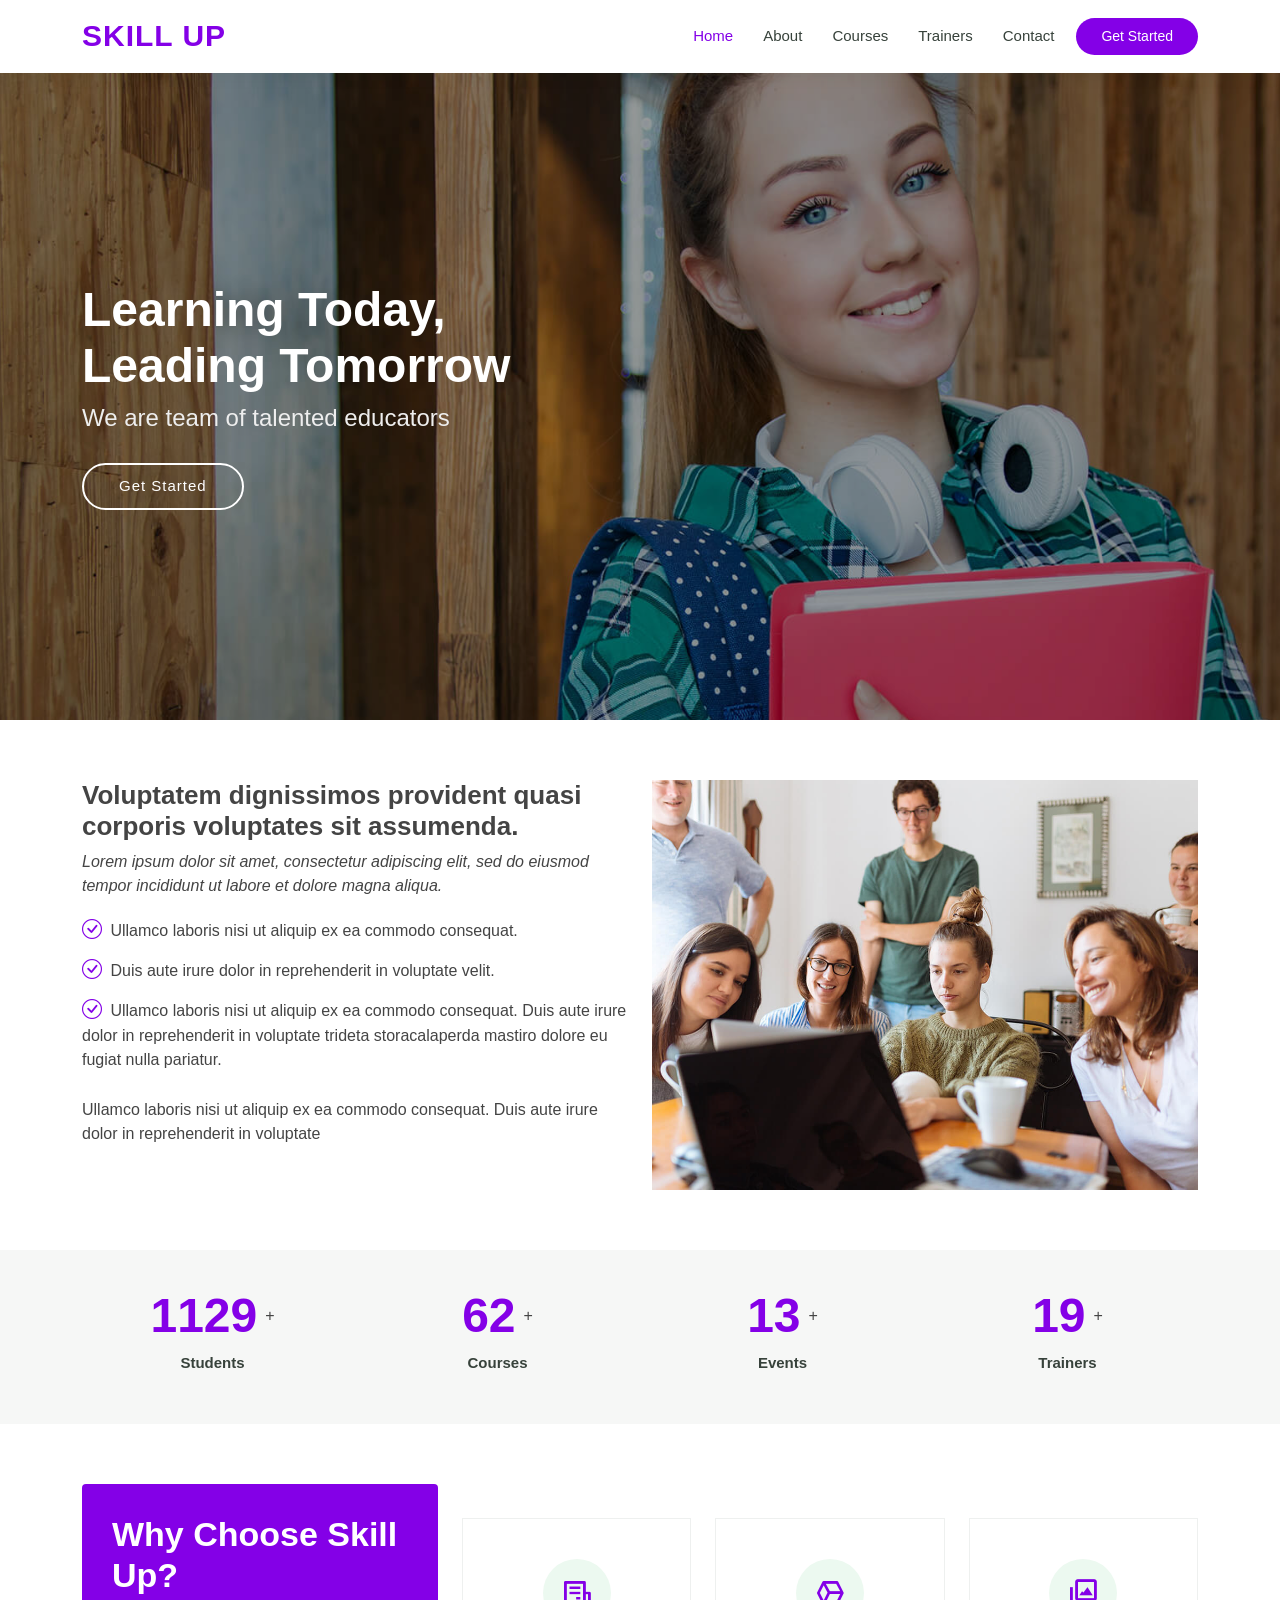
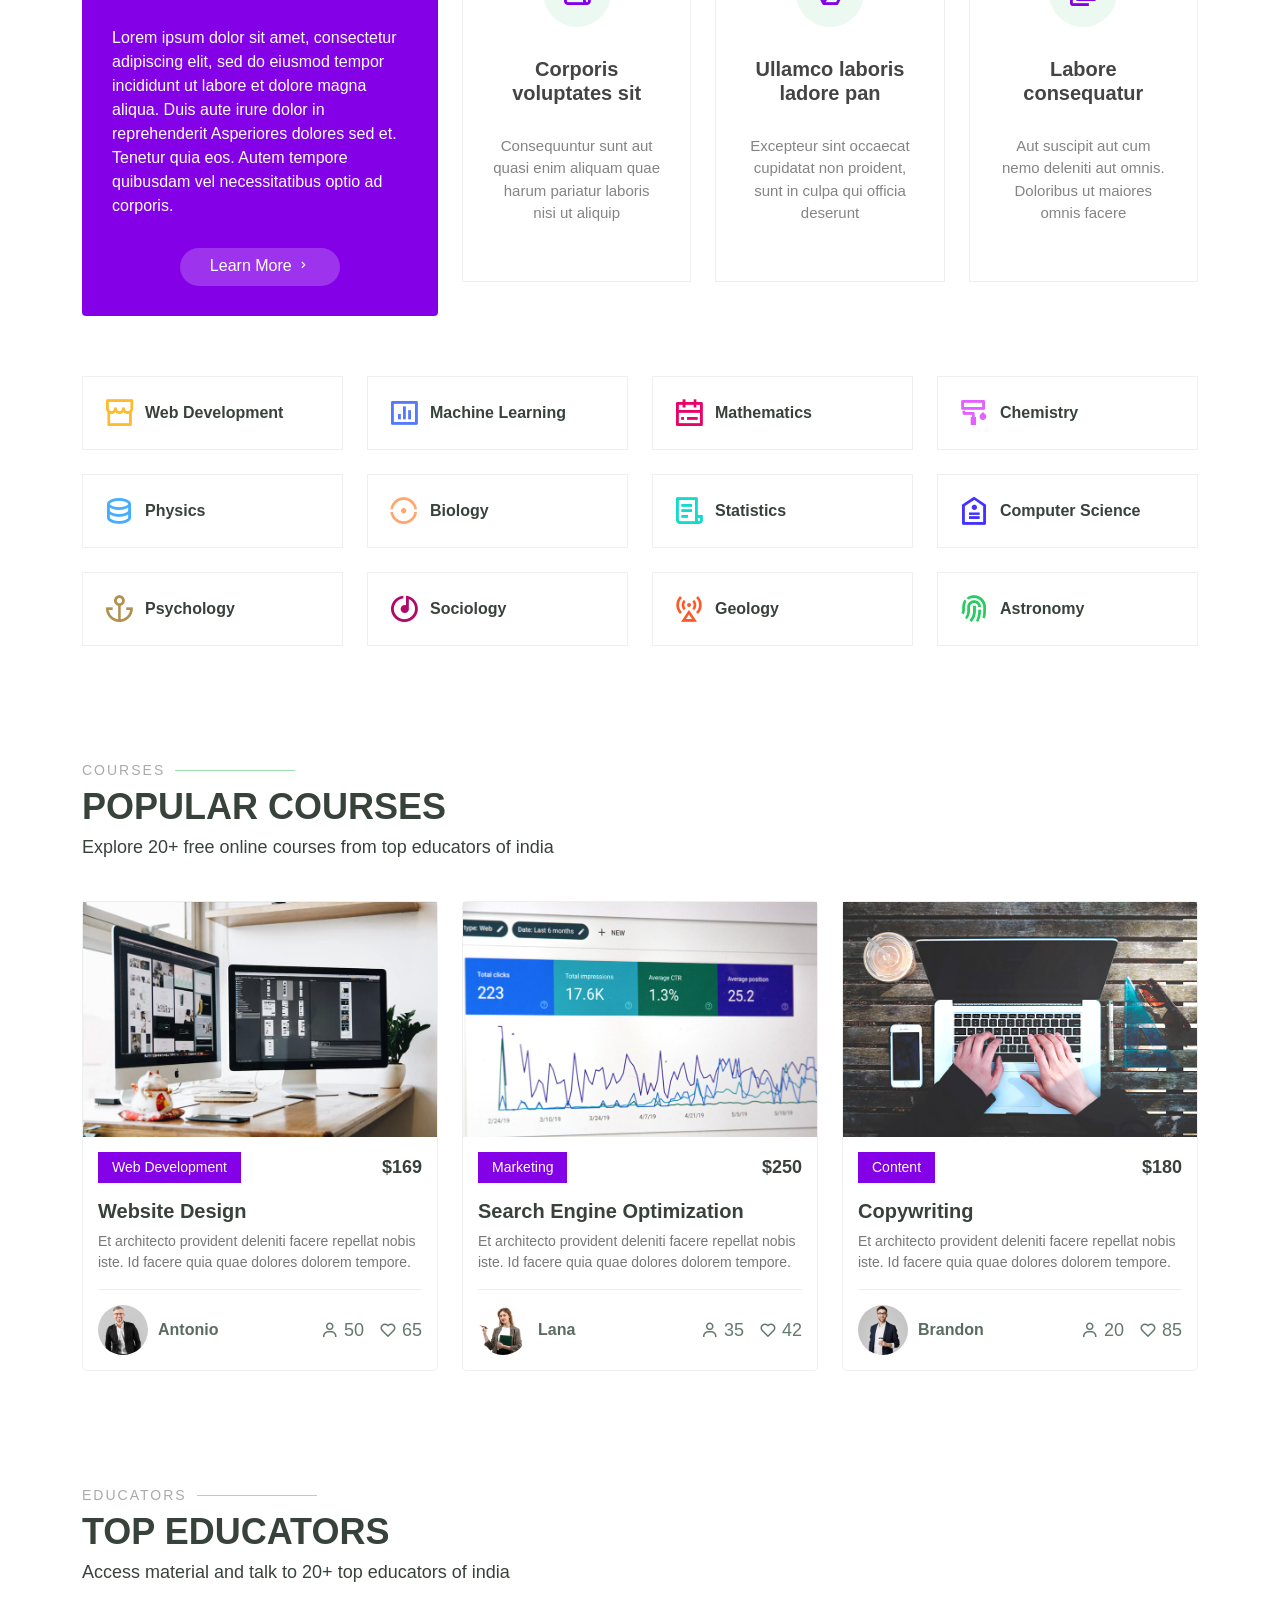
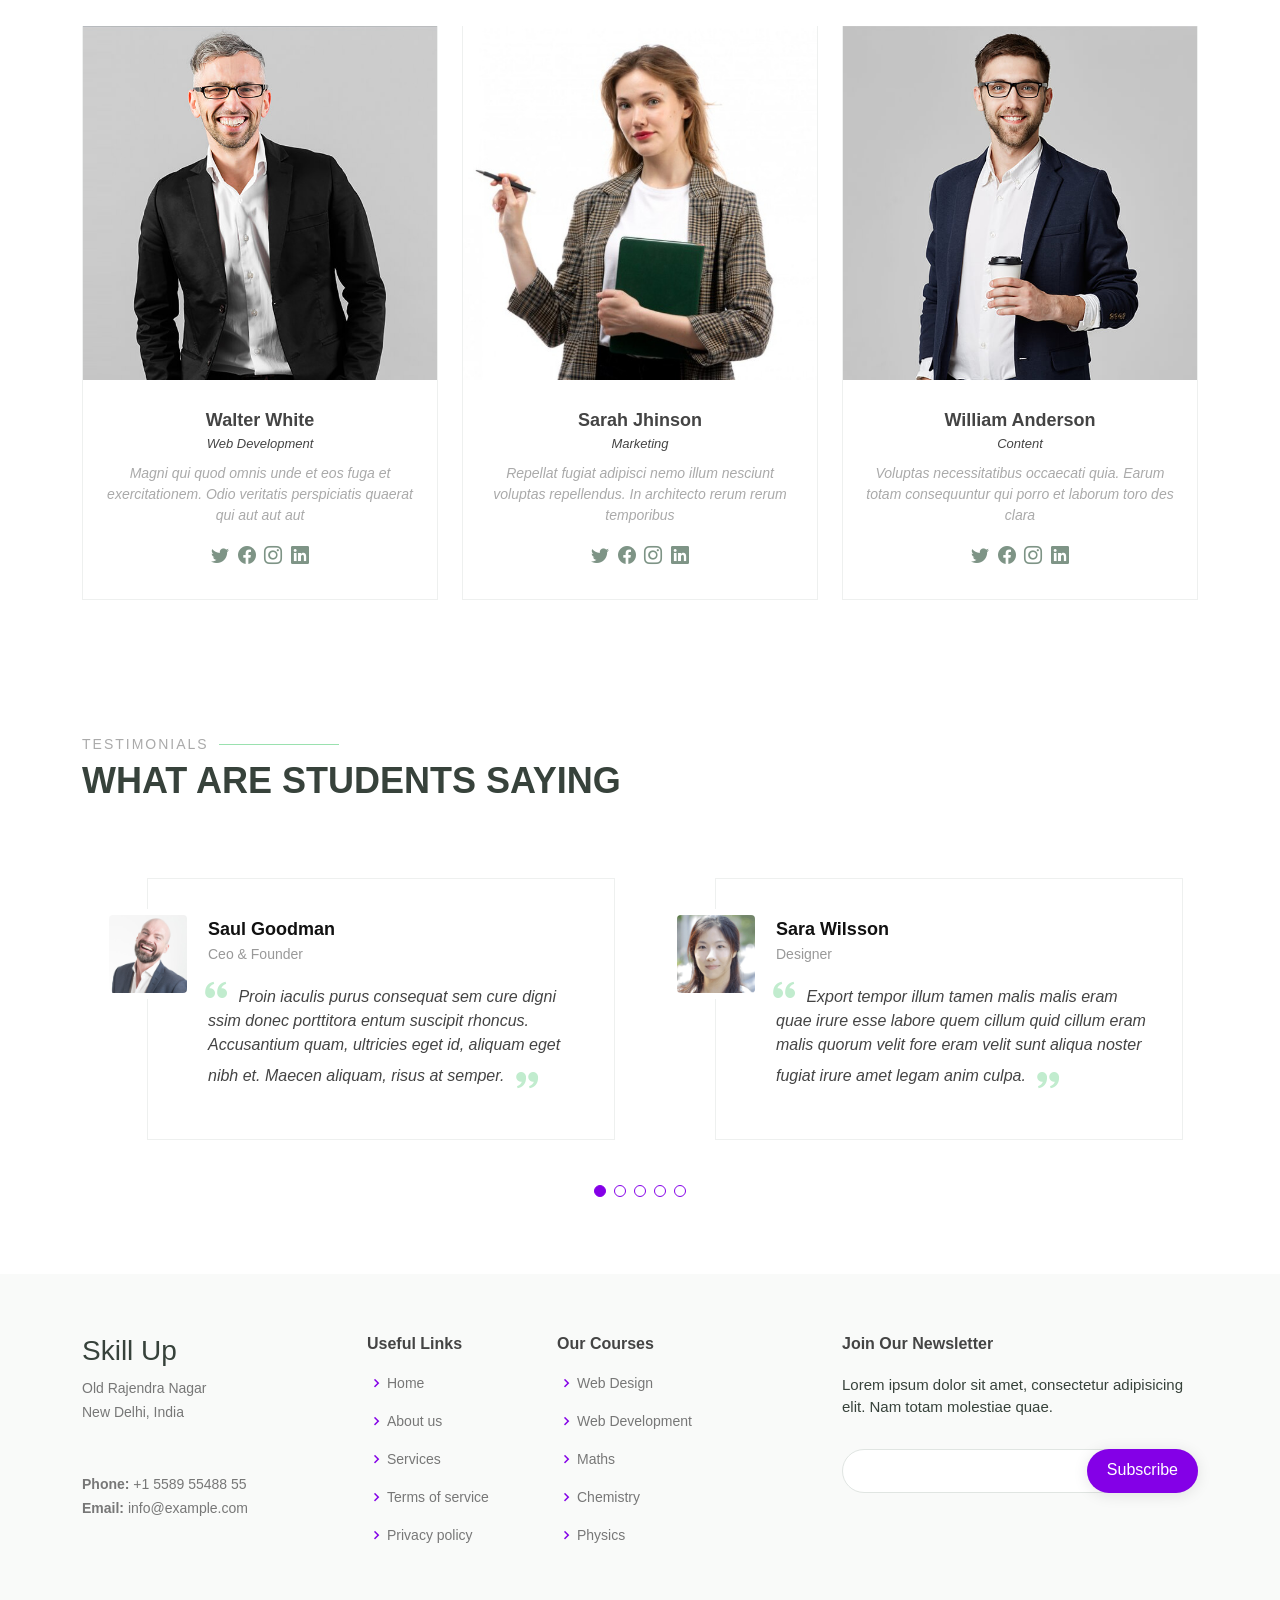
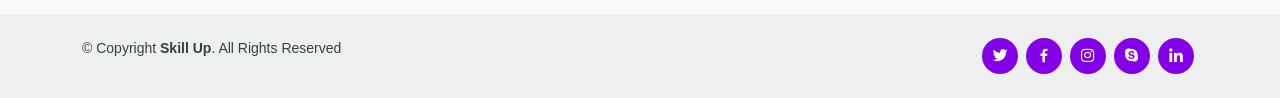
==== index.html @ 3fa84eb8 "first commit for website" ====
<!DOCTYPE html>
<html lang="en">

<head>
  <meta charset="utf-8">
  <meta content="width=device-width, initial-scale=1.0" name="viewport">

  <title>Skill Up Bootstrap - Index</title>
  <meta content="" name="description">
  <meta content="" name="keywords">

  <!-- Favicons -->
  <link href="assets/img/favicon.png" rel="icon">
  <link href="assets/img/apple-touch-icon.png" rel="apple-touch-icon">


  <!-- Vendor CSS Files -->
  <link href="assets/vendor/animate.css/animate.min.css" rel="stylesheet">
  <link href="assets/vendor/aos/aos.css" rel="stylesheet">
  <link href="assets/vendor/bootstrap/css/bootstrap.min.css" rel="stylesheet">
  <link href="assets/vendor/bootstrap-icons/bootstrap-icons.css" rel="stylesheet">
  <link href="assets/vendor/boxicons/css/boxicons.min.css" rel="stylesheet">
  <link href="assets/vendor/remixicon/remixicon.css" rel="stylesheet">
  <link href="assets/vendor/swiper/swiper-bundle.min.css" rel="stylesheet">

  <!-- Main CSS File -->
  <link href="assets/css/style.css" rel="stylesheet">


</head>

<body>

  <!-- ======= Header ======= -->
  <header id="header" class="fixed-top">
    <div class="container d-flex align-items-center">

      <h1 class="logo me-auto"><a href="index.html">Skill Up</a></h1>
      <!-- Uncomment below if you prefer to use an image logo -->
      <!-- <a href="index.html" class="logo me-auto"><img src="assets/img/logo.png" alt="" class="img-fluid"></a>-->

      <nav id="navbar" class="navbar order-last order-lg-0">
        <ul>
          <li><a class="active" href="index.html">Home</a></li>
          <li><a href="about.html">About</a></li>
          <li><a href="courses.html">Courses</a></li>
          <li><a href="trainers.html">Trainers</a></li>

          <li><a href="contact.html">Contact</a></li>
        </ul>
        <i class="bi bi-list mobile-nav-toggle"></i>
      </nav><!-- .navbar -->

      <a href="courses.html" class="get-started-btn">Get Started</a>

    </div>
  </header><!-- End Header -->

  <!-- ======= Hero Section ======= -->
  <section id="hero" class="d-flex justify-content-center align-items-center">
    <div class="container position-relative" data-aos="zoom-in" data-aos-delay="100">
      <h1>Learning Today,<br>Leading Tomorrow</h1>
      <h2>We are team of talented educators</h2>
      <a href="courses.html" class="btn-get-started">Get Started</a>
    </div>
  </section><!-- End Hero -->

  <main id="main">

    <!-- ======= About Section ======= -->
    <section id="about" class="about">
      <div class="container" data-aos="fade-up">

        <div class="row">
          <div class="col-lg-6 order-1 order-lg-2" data-aos="fade-left" data-aos-delay="100">
            <img src="assets/img/about.jpg" class="img-fluid" alt="">
          </div>
          <div class="col-lg-6 pt-4 pt-lg-0 order-2 order-lg-1 content">
            <h3>Voluptatem dignissimos provident quasi corporis voluptates sit assumenda.</h3>
            <p class="fst-italic">
              Lorem ipsum dolor sit amet, consectetur adipiscing elit, sed do eiusmod tempor incididunt ut labore et
              dolore
              magna aliqua.
            </p>
            <ul>
              <li><i class="bi bi-check-circle"></i> Ullamco laboris nisi ut aliquip ex ea commodo consequat.</li>
              <li><i class="bi bi-check-circle"></i> Duis aute irure dolor in reprehenderit in voluptate velit.</li>
              <li><i class="bi bi-check-circle"></i> Ullamco laboris nisi ut aliquip ex ea commodo consequat. Duis aute
                irure dolor in reprehenderit in voluptate trideta storacalaperda mastiro dolore eu fugiat nulla
                pariatur.</li>
            </ul>
            <p>
              Ullamco laboris nisi ut aliquip ex ea commodo consequat. Duis aute irure dolor in reprehenderit in
              voluptate
            </p>

          </div>
        </div>

      </div>
    </section><!-- End About Section -->

    <!-- ======= Counts Section ======= -->
    <section id="counts" class="counts section-bg">
      <div class="container">

        <div class="row counters">

          <div class="col-lg-3 col-6 text-center">
            <div class="d-flex gap-2 justify-content-center align-items-center">
              <span data-purecounter-start="0" data-purecounter-end="1164" data-purecounter-duration="1"
                class="purecounter"></span> +
            </div>
            <p>Students</p>
          </div>

          <div class="col-lg-3 col-6 text-center">
            <div class="d-flex gap-2 justify-content-center align-items-center">
              <span data-purecounter-start="0" data-purecounter-end="64" data-purecounter-duration="1"
                class="purecounter"></span> +
            </div>
            <p>Courses</p>
          </div>

          <div class="col-lg-3 col-6 text-center">
            <div class="d-flex gap-2 justify-content-center align-items-center">
              <span data-purecounter-start="0" data-purecounter-end="13" data-purecounter-duration="1"
                class="purecounter"></span> +
            </div>
            <p>Events</p>
          </div>

          <div class="col-lg-3 col-6 text-center">
            <div class="d-flex gap-2 justify-content-center align-items-center">
              <span data-purecounter-start="0" data-purecounter-end="20" data-purecounter-duration="1"
                class="purecounter"></span> +
            </div>
            <p>Trainers</p>
          </div>

        </div>

      </div>
    </section><!-- End Counts Section -->

    <!-- ======= Why Us Section ======= -->
    <section id="why-us" class="why-us">
      <div class="container" data-aos="fade-up">

        <div class="row">
          <div class="col-lg-4 d-flex align-items-stretch">
            <div class="content">
              <h3>Why Choose Skill Up?</h3>
              <p>
                Lorem ipsum dolor sit amet, consectetur adipiscing elit, sed do eiusmod tempor incididunt ut labore et
                dolore magna aliqua. Duis aute irure dolor in reprehenderit
                Asperiores dolores sed et. Tenetur quia eos. Autem tempore quibusdam vel necessitatibus optio ad
                corporis.
              </p>
              <div class="text-center">
                <a href="about.html" class="more-btn">Learn More <i class="bx bx-chevron-right"></i></a>
              </div>
            </div>
          </div>
          <div class="col-lg-8 d-flex align-items-stretch" data-aos="zoom-in" data-aos-delay="100">
            <div class="icon-boxes d-flex flex-column justify-content-center">
              <div class="row">
                <div class="col-xl-4 d-flex align-items-stretch">
                  <div class="icon-box mt-4 mt-xl-0">
                    <i class="bx bx-receipt"></i>
                    <h4>Corporis voluptates sit</h4>
                    <p>Consequuntur sunt aut quasi enim aliquam quae harum pariatur laboris nisi ut aliquip</p>
                  </div>
                </div>
                <div class="col-xl-4 d-flex align-items-stretch">
                  <div class="icon-box mt-4 mt-xl-0">
                    <i class="bx bx-cube-alt"></i>
                    <h4>Ullamco laboris ladore pan</h4>
                    <p>Excepteur sint occaecat cupidatat non proident, sunt in culpa qui officia deserunt</p>
                  </div>
                </div>
                <div class="col-xl-4 d-flex align-items-stretch">
                  <div class="icon-box mt-4 mt-xl-0">
                    <i class="bx bx-images"></i>
                    <h4>Labore consequatur</h4>
                    <p>Aut suscipit aut cum nemo deleniti aut omnis. Doloribus ut maiores omnis facere</p>
                  </div>
                </div>
              </div>
            </div><!-- End .content-->
          </div>
        </div>

      </div>
    </section><!-- End Why Us Section -->

    <!-- ======= Features Section ======= -->
    <section id="features" class="features">
      <div class="container" data-aos="fade-up">

        <div class="row" data-aos="zoom-in" data-aos-delay="100">
          <div class="col-lg-3 col-md-4">
            <div class="icon-box">
              <i class="ri-store-line" style="color: #ffbb2c;"></i>
              <h3><a href="">Web Development</a></h3>
            </div>
          </div>
          <div class="col-lg-3 col-md-4 mt-4 mt-md-0">
            <div class="icon-box">
              <i class="ri-bar-chart-box-line" style="color: #5578ff;"></i>
              <h3><a href="">Machine Learning</a></h3>
            </div>
          </div>
          <div class="col-lg-3 col-md-4 mt-4 mt-md-0">
            <div class="icon-box">
              <i class="ri-calendar-todo-line" style="color: #e80368;"></i>
              <h3><a href="">Mathematics</a></h3>
            </div>
          </div>
          <div class="col-lg-3 col-md-4 mt-4 mt-lg-0">
            <div class="icon-box">
              <i class="ri-paint-brush-line" style="color: #e361ff;"></i>
              <h3><a href="">Chemistry</a></h3>
            </div>
          </div>
          <div class="col-lg-3 col-md-4 mt-4">
            <div class="icon-box">
              <i class="ri-database-2-line" style="color: #47aeff;"></i>
              <h3><a href="">Physics</a></h3>
            </div>
          </div>
          <div class="col-lg-3 col-md-4 mt-4">
            <div class="icon-box">
              <i class="ri-gradienter-line" style="color: #ffa76e;"></i>
              <h3><a href="">Biology</a></h3>
            </div>
          </div>
          <div class="col-lg-3 col-md-4 mt-4">
            <div class="icon-box">
              <i class="ri-file-list-3-line" style="color: #11dbcf;"></i>
              <h3><a href="">Statistics</a></h3>
            </div>
          </div>
          <div class="col-lg-3 col-md-4 mt-4">
            <div class="icon-box">
              <i class="ri-price-tag-2-line" style="color: #4233ff;"></i>
              <h3><a href="">Computer Science</a></h3>
            </div>
          </div>
          <div class="col-lg-3 col-md-4 mt-4">
            <div class="icon-box">
              <i class="ri-anchor-line" style="color: #b2904f;"></i>
              <h3><a href="">Psychology</a></h3>
            </div>
          </div>
          <div class="col-lg-3 col-md-4 mt-4">
            <div class="icon-box">
              <i class="ri-disc-line" style="color: #b20969;"></i>
              <h3><a href="">Sociology</a></h3>
            </div>
          </div>
          <div class="col-lg-3 col-md-4 mt-4">
            <div class="icon-box">
              <i class="ri-base-station-line" style="color: #ff5828;"></i>
              <h3><a href="">Geology</a></h3>
            </div>
          </div>
          <div class="col-lg-3 col-md-4 mt-4">
            <div class="icon-box">
              <i class="ri-fingerprint-line" style="color: #29cc61;"></i>
              <h3><a href="">Astronomy</a></h3>
            </div>
          </div>
        </div>


      </div>
    </section><!-- End Features Section -->

    <!-- ======= Popular Courses Section ======= -->
    <section id="popular-courses" class="courses">
      <div class="container" data-aos="fade-up">

        <div class="section-title">
          <h2>Courses</h2>
          <p>Popular Courses</p>
          <span>Explore 20+ free online courses from top educators of india</span>
        </div>

        <div class="row" data-aos="zoom-in" data-aos-delay="100">

          <div class="col-lg-4 col-md-6 d-flex align-items-stretch">
            <div class="course-item">
              <img src="assets/img/course-1.jpg" class="img-fluid" alt="...">
              <div class="course-content">
                <div class="d-flex justify-content-between align-items-center mb-3">
                  <h4>Web Development</h4>
                  <p class="price">$169</p>
                </div>

                <h3><a href="course-details.html">Website Design</a></h3>
                <p>Et architecto provident deleniti facere repellat nobis iste. Id facere quia quae dolores dolorem
                  tempore.</p>
                <div class="trainer d-flex justify-content-between align-items-center">
                  <div class="trainer-profile d-flex align-items-center">
                    <img src="assets/img/trainers/trainer-1.jpg" class="img-fluid" alt="">
                    <span>Antonio</span>
                  </div>
                  <div class="trainer-rank d-flex align-items-center">
                    <i class="bx bx-user"></i>&nbsp;50
                    &nbsp;&nbsp;
                    <i class="bx bx-heart"></i>&nbsp;65
                  </div>
                </div>
              </div>
            </div>
          </div> <!-- End Course Item-->

          <div class="col-lg-4 col-md-6 d-flex align-items-stretch mt-4 mt-md-0">
            <div class="course-item">
              <img src="assets/img/course-2.jpg" class="img-fluid" alt="...">
              <div class="course-content">
                <div class="d-flex justify-content-between align-items-center mb-3">
                  <h4>Marketing</h4>
                  <p class="price">$250</p>
                </div>

                <h3><a href="course-details.html">Search Engine Optimization</a></h3>
                <p>Et architecto provident deleniti facere repellat nobis iste. Id facere quia quae dolores dolorem
                  tempore.</p>
                <div class="trainer d-flex justify-content-between align-items-center">
                  <div class="trainer-profile d-flex align-items-center">
                    <img src="assets/img/trainers/trainer-2.jpg" class="img-fluid" alt="">
                    <span>Lana</span>
                  </div>
                  <div class="trainer-rank d-flex align-items-center">
                    <i class="bx bx-user"></i>&nbsp;35
                    &nbsp;&nbsp;
                    <i class="bx bx-heart"></i>&nbsp;42
                  </div>
                </div>
              </div>
            </div>
          </div> <!-- End Course Item-->

          <div class="col-lg-4 col-md-6 d-flex align-items-stretch mt-4 mt-lg-0">
            <div class="course-item">
              <img src="assets/img/course-3.jpg" class="img-fluid" alt="...">
              <div class="course-content">
                <div class="d-flex justify-content-between align-items-center mb-3">
                  <h4>Content</h4>
                  <p class="price">$180</p>
                </div>

                <h3><a href="course-details.html">Copywriting</a></h3>
                <p>Et architecto provident deleniti facere repellat nobis iste. Id facere quia quae dolores dolorem
                  tempore.</p>
                <div class="trainer d-flex justify-content-between align-items-center">
                  <div class="trainer-profile d-flex align-items-center">
                    <img src="assets/img/trainers/trainer-3.jpg" class="img-fluid" alt="">
                    <span>Brandon</span>
                  </div>
                  <div class="trainer-rank d-flex align-items-center">
                    <i class="bx bx-user"></i>&nbsp;20
                    &nbsp;&nbsp;
                    <i class="bx bx-heart"></i>&nbsp;85
                  </div>
                </div>
              </div>
            </div>
          </div> <!-- End Course Item-->

        </div>

      </div>
    </section><!-- End Popular Courses Section -->

    <!-- ======= Trainers Section ======= -->
    <section id="trainers" class="trainers">
      <div class="container" data-aos="fade-up">

        <div class="section-title">
          <h2>Educators</h2>
          <p>Top Educators</p>
          <span>Access material and talk to 20+ top educators of india</span>
        </div>

        <div class="row" data-aos="zoom-in" data-aos-delay="100">
          <div class="col-lg-4 col-md-6 d-flex align-items-stretch">
            <div class="member">
              <img src="assets/img/trainers/trainer-1.jpg" class="img-fluid" alt="">
              <div class="member-content">
                <h4>Walter White</h4>
                <span>Web Development</span>
                <p>
                  Magni qui quod omnis unde et eos fuga et exercitationem. Odio veritatis perspiciatis quaerat qui aut
                  aut aut
                </p>
                <div class="social">
                  <a href=""><i class="bi bi-twitter"></i></a>
                  <a href=""><i class="bi bi-facebook"></i></a>
                  <a href=""><i class="bi bi-instagram"></i></a>
                  <a href=""><i class="bi bi-linkedin"></i></a>
                </div>
              </div>
            </div>
          </div>

          <div class="col-lg-4 col-md-6 d-flex align-items-stretch">
            <div class="member">
              <img src="assets/img/trainers/trainer-2.jpg" class="img-fluid" alt="">
              <div class="member-content">
                <h4>Sarah Jhinson</h4>
                <span>Marketing</span>
                <p>
                  Repellat fugiat adipisci nemo illum nesciunt voluptas repellendus. In architecto rerum rerum
                  temporibus
                </p>
                <div class="social">
                  <a href=""><i class="bi bi-twitter"></i></a>
                  <a href=""><i class="bi bi-facebook"></i></a>
                  <a href=""><i class="bi bi-instagram"></i></a>
                  <a href=""><i class="bi bi-linkedin"></i></a>
                </div>
              </div>
            </div>
          </div>

          <div class="col-lg-4 col-md-6 d-flex align-items-stretch">
            <div class="member">
              <img src="assets/img/trainers/trainer-3.jpg" class="img-fluid" alt="">
              <div class="member-content">
                <h4>William Anderson</h4>
                <span>Content</span>
                <p>
                  Voluptas necessitatibus occaecati quia. Earum totam consequuntur qui porro et laborum toro des clara
                </p>
                <div class="social">
                  <a href=""><i class="bi bi-twitter"></i></a>
                  <a href=""><i class="bi bi-facebook"></i></a>
                  <a href=""><i class="bi bi-instagram"></i></a>
                  <a href=""><i class="bi bi-linkedin"></i></a>
                </div>
              </div>
            </div>
          </div>

        </div>

      </div>
    </section><!-- End Trainers Section -->


    <!-- ======= Testimonials Section ======= -->
    <section id="testimonials" class="testimonials">
      <div class="container" data-aos="fade-up">

        <div class="section-title">
          <h2>Testimonials</h2>
          <p>What are students saying</p>
        </div>

        <div class="testimonials-slider swiper" data-aos="fade-up" data-aos-delay="100">
          <div class="swiper-wrapper">

            <div class="swiper-slide">
              <div class="testimonial-wrap">
                <div class="testimonial-item">
                  <img src="assets/img/testimonials/testimonials-1.jpg" class="testimonial-img" alt="">
                  <h3>Saul Goodman</h3>
                  <h4>Ceo &amp; Founder</h4>
                  <p>
                    <i class="bx bxs-quote-alt-left quote-icon-left"></i>
                    Proin iaculis purus consequat sem cure digni ssim donec porttitora entum suscipit rhoncus.
                    Accusantium quam, ultricies eget id, aliquam eget nibh et. Maecen aliquam, risus at semper.
                    <i class="bx bxs-quote-alt-right quote-icon-right"></i>
                  </p>
                </div>
              </div>
            </div><!-- End testimonial item -->

            <div class="swiper-slide">
              <div class="testimonial-wrap">
                <div class="testimonial-item">
                  <img src="assets/img/testimonials/testimonials-2.jpg" class="testimonial-img" alt="">
                  <h3>Sara Wilsson</h3>
                  <h4>Designer</h4>
                  <p>
                    <i class="bx bxs-quote-alt-left quote-icon-left"></i>
                    Export tempor illum tamen malis malis eram quae irure esse labore quem cillum quid cillum eram malis
                    quorum velit fore eram velit sunt aliqua noster fugiat irure amet legam anim culpa.
                    <i class="bx bxs-quote-alt-right quote-icon-right"></i>
                  </p>
                </div>
              </div>
            </div><!-- End testimonial item -->

            <div class="swiper-slide">
              <div class="testimonial-wrap">
                <div class="testimonial-item">
                  <img src="assets/img/testimonials/testimonials-3.jpg" class="testimonial-img" alt="">
                  <h3>Jena Karlis</h3>
                  <h4>Store Owner</h4>
                  <p>
                    <i class="bx bxs-quote-alt-left quote-icon-left"></i>
                    Enim nisi quem export duis labore cillum quae magna enim sint quorum nulla quem veniam duis minim
                    tempor labore quem eram duis noster aute amet eram fore quis sint minim.
                    <i class="bx bxs-quote-alt-right quote-icon-right"></i>
                  </p>
                </div>
              </div>
            </div><!-- End testimonial item -->

            <div class="swiper-slide">
              <div class="testimonial-wrap">
                <div class="testimonial-item">
                  <img src="assets/img/testimonials/testimonials-4.jpg" class="testimonial-img" alt="">
                  <h3>Matt Brandon</h3>
                  <h4>Freelancer</h4>
                  <p>
                    <i class="bx bxs-quote-alt-left quote-icon-left"></i>
                    Fugiat enim eram quae cillum dolore dolor amet nulla culpa multos export minim fugiat minim velit
                    minim dolor enim duis veniam ipsum anim magna sunt elit fore quem dolore labore illum veniam.
                    <i class="bx bxs-quote-alt-right quote-icon-right"></i>
                  </p>
                </div>
              </div>
            </div><!-- End testimonial item -->

            <div class="swiper-slide">
              <div class="testimonial-wrap">
                <div class="testimonial-item">
                  <img src="assets/img/testimonials/testimonials-5.jpg" class="testimonial-img" alt="">
                  <h3>John Larson</h3>
                  <h4>Entrepreneur</h4>
                  <p>
                    <i class="bx bxs-quote-alt-left quote-icon-left"></i>
                    Quis quorum aliqua sint quem legam fore sunt eram irure aliqua veniam tempor noster veniam enim
                    culpa labore duis sunt culpa nulla illum cillum fugiat legam esse veniam culpa fore nisi cillum
                    quid.
                    <i class="bx bxs-quote-alt-right quote-icon-right"></i>
                  </p>
                </div>
              </div>
            </div><!-- End testimonial item -->

          </div>
          <div class="swiper-pagination"></div>
        </div>

      </div>
    </section><!-- End Testimonials Section -->

  </main><!-- End #main -->

  <!-- ======= Footer ======= -->
  <footer id="footer">

    <div class="footer-top">
      <div class="container">
        <div class="row">

          <div class="col-lg-3 col-md-6 footer-contact">
            <h3>Skill Up</h3>
            <p>
              Old Rajendra Nagar <br>
              New Delhi, India<br>
              <br><br>
              <strong>Phone:</strong> +1 5589 55488 55<br>
              <strong>Email:</strong> info@example.com<br>
            </p>
          </div>

          <div class="col-lg-2 col-md-6 footer-links">
            <h4>Useful Links</h4>
            <ul>
              <li><i class="bx bx-chevron-right"></i> <a href="#">Home</a></li>
              <li><i class="bx bx-chevron-right"></i> <a href="#">About us</a></li>
              <li><i class="bx bx-chevron-right"></i> <a href="#">Services</a></li>
              <li><i class="bx bx-chevron-right"></i> <a href="#">Terms of service</a></li>
              <li><i class="bx bx-chevron-right"></i> <a href="#">Privacy policy</a></li>
            </ul>
          </div>

          <div class="col-lg-3 col-md-6 footer-links">
            <h4>Our Courses</h4>
            <ul>
              <li><i class="bx bx-chevron-right"></i> <a href="#">Web Design</a></li>
              <li><i class="bx bx-chevron-right"></i> <a href="#">Web Development</a></li>
              <li><i class="bx bx-chevron-right"></i> <a href="#">Maths</a></li>
              <li><i class="bx bx-chevron-right"></i> <a href="#">Chemistry</a></li>
              <li><i class="bx bx-chevron-right"></i> <a href="#">Physics</a></li>
            </ul>
          </div>


          <div class="col-lg-4 col-md-6 footer-newsletter">
            <h4>Join Our Newsletter</h4>
            <p>Lorem ipsum dolor sit amet, consectetur adipisicing elit. Nam totam molestiae quae.</p>
            <form action="" method="post">
              <input type="email" name="email"><input type="submit" value="Subscribe">
            </form>
          </div>

        </div>
      </div>
    </div>

    <div class="container d-md-flex py-4">

      <div class="me-md-auto text-center text-md-start">
        <div class="copyright">
          &copy; Copyright <strong><span>Skill Up</span></strong>. All Rights Reserved
        </div>
        <div class="credits">

        </div>
      </div>
      <div class="social-links text-center text-md-right pt-3 pt-md-0">
        <a href="#" class="twitter"><i class="bx bxl-twitter"></i></a>
        <a href="#" class="facebook"><i class="bx bxl-facebook"></i></a>
        <a href="#" class="instagram"><i class="bx bxl-instagram"></i></a>
        <a href="#" class="google-plus"><i class="bx bxl-skype"></i></a>
        <a href="#" class="linkedin"><i class="bx bxl-linkedin"></i></a>
      </div>
    </div>
  </footer><!-- End Footer -->

  <div id="preloader"></div>
  <a href="#" class="back-to-top d-flex align-items-center justify-content-center"><i
      class="bi bi-arrow-up-short"></i></a>

  <!-- Vendor JS Files -->
  <script src="assets/vendor/purecounter/purecounter_vanilla.js"></script>
  <script src="assets/vendor/aos/aos.js"></script>
  <script src="assets/vendor/bootstrap/js/bootstrap.bundle.min.js"></script>
  <script src="assets/vendor/swiper/swiper-bundle.min.js"></script>
  <script src="assets/vendor/php-email-form/validate.js"></script>

  <!--  Main JS File -->
  <script src="assets/js/main.js"></script>

</body>

</html>
---- assets/css/style.css ----
/**
*  Name:Skill Up
* Updated: Jan 29 2024 with Bootstrap v5.3.2
*  URL: https://bootstrapmade.com/mentor-free-education-bootstrap-theme/
* Author: BootstrapMade.com
* License: https://bootstrapmade.com/license/
*/

/*--------------------------------------------------------------
# General
--------------------------------------------------------------*/
body {
  font-family: "Open Sans", sans-serif;
  color: #444444;
}

a {
  color: #8400e7;
  text-decoration: none;
}

a:hover {
  color: #BEA0D3;
  text-decoration: none;
}

h1,
h2,
h3,
h4,
h5,
h6 {
  font-family: "Raleway", sans-serif;
}

/*--------------------------------------------------------------
# Back to top button
--------------------------------------------------------------*/
.back-to-top {
  position: fixed;
  visibility: hidden;
  opacity: 0;
  right: 15px;
  bottom: 15px;
  z-index: 996;
  background: #8400e7;
  width: 40px;
  height: 40px;
  border-radius: 50px;
  transition: all 0.4s;
}

.back-to-top i {
  font-size: 28px;
  color: #fff;
  line-height: 0;
}

.back-to-top:hover {
  background: #BEA0D3;
  color: #fff;
}

.back-to-top.active {
  visibility: visible;
  opacity: 1;
}

/*--------------------------------------------------------------
# Preloader
--------------------------------------------------------------*/
#preloader {
  position: fixed;
  top: 0;
  left: 0;
  right: 0;
  bottom: 0;
  z-index: 9999;
  overflow: hidden;
  background: #fff;
}

#preloader:before {
  content: "";
  position: fixed;
  top: calc(50% - 30px);
  left: calc(50% - 30px);
  border: 6px solid #8400e7;
  border-top-color: #fff;
  border-bottom-color: #fff;
  border-radius: 50%;
  width: 60px;
  height: 60px;
  animation: animate-preloader 1s linear infinite;
}

@keyframes animate-preloader {
  0% {
    transform: rotate(0deg);
  }

  100% {
    transform: rotate(360deg);
  }
}

/*--------------------------------------------------------------
# Disable aos animation delay on mobile devices
--------------------------------------------------------------*/
@media screen and (max-width: 768px) {
  [data-aos-delay] {
    transition-delay: 0 !important;
  }
}

/*--------------------------------------------------------------
# Header
--------------------------------------------------------------*/
#header {
  background: #fff;
  transition: all 0.5s;
  z-index: 997;
  padding: 15px 0;
  box-shadow: 0px 0 18px rgba(55, 66, 59, 0.08);
}

#header .logo {
  font-size: 30px;
  margin: 0;
  padding: 0;
  line-height: 1;
  font-weight: 600;
  letter-spacing: 1px;
  text-transform: uppercase;
  font-family: "Poppins", sans-serif;
}

#header .logo a {
  color: #8400e7;
}

#header .logo img {
  max-height: 40px;
}

/**
* Get Startet Button 
*/
.get-started-btn {
  margin-left: 22px;
  background: #8400e7;
  color: #fff;
  border-radius: 50px;
  padding: 8px 25px;
  white-space: nowrap;
  transition: 0.3s;
  font-size: 14px;
  display: inline-block;
}

.get-started-btn:hover {
  background: #BEA0D3;
  color: #fff;
}

@media (max-width: 768px) {
  .get-started-btn {
    margin: 0 15px 0 0;
    padding: 6px 18px;
  }
}

/*--------------------------------------------------------------
# Navigation Menu
--------------------------------------------------------------*/
/**
* Desktop Navigation 
*/
.navbar {
  padding: 0;
}

.navbar ul {
  margin: 0;
  padding: 0;
  display: flex;
  list-style: none;
  align-items: center;
}

.navbar li {
  position: relative;
}

.navbar a,
.navbar a:focus {
  display: flex;
  align-items: center;
  justify-content: space-between;
  padding: 10px 0 10px 30px;
  font-family: "Poppins", sans-serif;
  font-size: 15px;
  font-weight: 500;
  color: #37423b;
  white-space: nowrap;
  transition: 0.3s;
}

.navbar a i,
.navbar a:focus i {
  font-size: 12px;
  line-height: 0;
  margin-left: 5px;
}

.navbar a:hover,
.navbar .active,
.navbar .active:focus,
.navbar li:hover>a {
  color: #8400e7;
}

.navbar .dropdown ul {
  display: block;
  position: absolute;
  left: 30px;
  top: calc(100% + 30px);
  margin: 0;
  padding: 10px 0;
  z-index: 99;
  opacity: 0;
  visibility: hidden;
  background: #fff;
  box-shadow: 0px 0px 30px rgba(127, 137, 161, 0.25);
  transition: 0.3s;
  border-radius: 4px;
}

.navbar .dropdown ul li {
  min-width: 200px;
}

.navbar .dropdown ul a {
  padding: 10px 20px;
  font-size: 14px;
  text-transform: none;
  font-weight: 500;
}

.navbar .dropdown ul a i {
  font-size: 12px;
}

.navbar .dropdown ul a:hover,
.navbar .dropdown ul .active:hover,
.navbar .dropdown ul li:hover>a {
  color: #8400e7;
}

.navbar .dropdown:hover>ul {
  opacity: 1;
  top: 100%;
  visibility: visible;
}

.navbar .dropdown .dropdown ul {
  top: 0;
  left: calc(100% - 30px);
  visibility: hidden;
}

.navbar .dropdown .dropdown:hover>ul {
  opacity: 1;
  top: 0;
  left: 100%;
  visibility: visible;
}

@media (max-width: 1366px) {
  .navbar .dropdown .dropdown ul {
    left: -90%;
  }

  .navbar .dropdown .dropdown:hover>ul {
    left: -100%;
  }
}

/**
* Mobile Navigation 
*/
.mobile-nav-toggle {
  color: #37423b;
  font-size: 28px;
  cursor: pointer;
  display: none;
  line-height: 0;
  transition: 0.5s;
}

.mobile-nav-toggle.bi-x {
  color: #fff;
}

@media (max-width: 991px) {
  .mobile-nav-toggle {
    display: block;
  }

  .navbar ul {
    display: none;
  }
}

.navbar-mobile {
  position: fixed;
  overflow: hidden;
  top: 0;
  right: 0;
  left: 0;
  bottom: 0;
  background: rgba(32, 38, 34, 0.9);
  transition: 0.3s;
  z-index: 999;
}

.navbar-mobile .mobile-nav-toggle {
  position: absolute;
  top: 15px;
  right: 15px;
}

.navbar-mobile ul {
  display: block;
  position: absolute;
  top: 55px;
  right: 15px;
  bottom: 15px;
  left: 15px;
  padding: 10px 0;
  border-radius: 6px;
  background-color: #fff;
  overflow-y: auto;
  transition: 0.3s;
}

.navbar-mobile a,
.navbar-mobile a:focus {
  padding: 10px 20px;
  font-size: 15px;
  color: #37423b;
}

.navbar-mobile a:hover,
.navbar-mobile .active,
.navbar-mobile li:hover>a {
  color: #8400e7;
}

.navbar-mobile .getstarted,
.navbar-mobile .getstarted:focus {
  margin: 15px;
}

.navbar-mobile .dropdown ul {
  position: static;
  display: none;
  margin: 10px 20px;
  padding: 10px 0;
  z-index: 99;
  opacity: 1;
  visibility: visible;
  background: #fff;
  box-shadow: 0px 0px 30px rgba(127, 137, 161, 0.25);
}

.navbar-mobile .dropdown ul li {
  min-width: 200px;
}

.navbar-mobile .dropdown ul a {
  padding: 10px 20px;
}

.navbar-mobile .dropdown ul a i {
  font-size: 12px;
}

.navbar-mobile .dropdown ul a:hover,
.navbar-mobile .dropdown ul .active:hover,
.navbar-mobile .dropdown ul li:hover>a {
  color: #8400e7;
}

.navbar-mobile .dropdown>.dropdown-active {
  display: block;
}

/*--------------------------------------------------------------
# Hero Section
--------------------------------------------------------------*/
#hero {
  width: 100%;
  height: 80vh;
  background: url("../img/hero-bg.jpg") top center;
  background-size: cover;
  position: relative;
}

#hero:before {
  content: "";
  background: rgba(0, 0, 0, 0.4);
  position: absolute;
  bottom: 0;
  top: 0;
  left: 0;
  right: 0;
}

#hero .container {
  padding-top: 72px;
}

@media (max-width: 992px) {
  #hero .container {
    padding-top: 62px;
  }
}

#hero h1 {
  margin: 0;
  font-size: 48px;
  font-weight: 700;
  line-height: 56px;
  color: #fff;
  font-family: "Poppins", sans-serif;
}

#hero h2 {
  color: #eee;
  margin: 10px 0 0 0;
  font-size: 24px;
}

#hero .btn-get-started {
  font-family: "Raleway", sans-serif;
  font-weight: 500;
  font-size: 15px;
  letter-spacing: 1px;
  display: inline-block;
  padding: 10px 35px;
  border-radius: 50px;
  transition: 0.5s;
  margin-top: 30px;
  border: 2px solid #fff;
  color: #fff;
}

#hero .btn-get-started:hover {
  background: #8400e7;
  border: 2px solid #8400e7;
}

@media (min-width: 1024px) {
  #hero {
    background-attachment: fixed;
  }
}

@media (max-width: 768px) {
  #hero {
    height: 100vh;
  }

  #hero h1 {
    font-size: 28px;
    line-height: 36px;
  }

  #hero h2 {
    font-size: 18px;
    line-height: 24px;
  }
}

/*--------------------------------------------------------------
# Sections General
--------------------------------------------------------------*/
section {
  padding: 60px 0;
  overflow: hidden;
}

.section-bg {
  background-color: #f6f7f6;
}

.section-title {
  padding-bottom: 40px;
}

.section-title h2 {
  font-size: 14px;
  font-weight: 500;
  padding: 0;
  line-height: 1px;
  margin: 0 0 5px 0;
  letter-spacing: 2px;
  text-transform: uppercase;
  color: #aaaaaa;
  font-family: "Poppins", sans-serif;
}

.section-title h2::after {
  content: "";
  width: 120px;
  height: 1px;
  display: inline-block;
  background: #9ae1af;
  margin: 4px 10px;
}

.section-title p {
  margin: 0;
  margin: 0;
  font-size: 36px;
  font-weight: 700;
  text-transform: uppercase;
  font-family: "Poppins", sans-serif;
  color: #37423b;
}

.section-title span {
  margin: 0;
  margin: 0;
  font-size: 18px;
  font-weight: 500;
  font-family: "Poppins", sans-serif;
  color: #37423b;
}

.breadcrumbs {
  margin-top: 73px;
  text-align: center;
  background: #8400e7;
  padding: 30px 0;
  color: #fff;
}

@media (max-width: 992px) {
  .breadcrumbs {
    margin-top: 63px;
  }
}

.breadcrumbs h2 {
  font-size: 32px;
  font-weight: 500;
}

.breadcrumbs p {
  font-size: 14px;
  margin-bottom: 0;
}

/*--------------------------------------------------------------
# About
--------------------------------------------------------------*/
.about .content h3 {
  font-weight: 600;
  font-size: 26px;
}

.about .content ul {
  list-style: none;
  padding: 0;
}

.about .content ul li {
  padding-bottom: 10px;
}

.about .content ul i {
  font-size: 20px;
  padding-right: 4px;
  color: #8400e7;
}

.about .content .learn-more-btn {
  background: #8400e7;
  color: #fff;
  border-radius: 50px;
  padding: 8px 25px 9px 25px;
  white-space: nowrap;
  transition: 0.3s;
  font-size: 14px;
  display: inline-block;
}

.about .content .learn-more-btn:hover {
  background: #BEA0D3;
  color: #fff;
}

@media (max-width: 768px) {
  .about .content .learn-more-btn {
    margin: 0 48px 0 0;
    padding: 6px 18px;
  }
}

/*--------------------------------------------------------------
# Counts
--------------------------------------------------------------*/
.counts {
  padding: 30px 0;
}

.counts .counters span {
  font-size: 48px;
  display: block;
  color: #8400e7;
  font-weight: 700;
}

.counts .counters p {
  padding: 0;
  margin: 0 0 20px 0;
  font-family: "Raleway", sans-serif;
  font-size: 15px;
  font-weight: 600;
  color: #37423b;
}

/*--------------------------------------------------------------
# Why Us
--------------------------------------------------------------*/
.why-us .content {
  padding: 30px;
  background: #8400e7;
  border-radius: 4px;
  color: #fff;
}

.why-us .content h3 {
  font-weight: 700;
  font-size: 34px;
  margin-bottom: 30px;
}

.why-us .content p {
  margin-bottom: 30px;
}

.why-us .content .more-btn {
  display: inline-block;
  background: rgba(255, 255, 255, 0.2);
  padding: 6px 30px 8px 30px;
  color: #fff;
  border-radius: 50px;
  transition: all ease-in-out 0.4s;
}

.why-us .content .more-btn i {
  font-size: 14px;
}

.why-us .content .more-btn:hover {
  color: #8400e7;
  background: #fff;
}

.why-us .icon-boxes .icon-box {
  text-align: center;
  background: #fff;
  padding: 40px 30px;
  width: 100%;
  border: 1px solid #eef0ef;
}

.why-us .icon-boxes .icon-box i {
  font-size: 32px;
  padding: 18px;
  color: #8400e7;
  margin-bottom: 30px;
  background: #ecf9f0;
  border-radius: 50px;
}

.why-us .icon-boxes .icon-box h4 {
  font-size: 20px;
  font-weight: 700;
  margin: 0 0 30px 0;
}

.why-us .icon-boxes .icon-box p {
  font-size: 15px;
  color: #848484;
}

/*--------------------------------------------------------------
# Features
--------------------------------------------------------------*/
.features {
  padding-top: 0px;
}

.features .icon-box {
  display: flex;
  align-items: center;
  padding: 20px;
  transition: 0.3s;
  border: 1px solid #eef0ef;
}

.features .icon-box i {
  font-size: 32px;
  padding-right: 10px;
  line-height: 1;
}

.features .icon-box h3 {
  font-weight: 700;
  margin: 0;
  padding: 0;
  line-height: 1;
  font-size: 16px;
}

.features .icon-box h3 a {
  color: #37423b;
  transition: 0.3s;
}

.features .icon-box:hover {
  border-color: #8400e7;
}

.features .icon-box:hover h3 a {
  color: #8400e7;
}

/*--------------------------------------------------------------
# Courses
--------------------------------------------------------------*/
.courses .course-item {
  border-radius: 5px;
  border: 1px solid #eef0ef;
}

.courses .course-content {
  padding: 15px;
}

.courses .course-content h3 {
  font-weight: 700;
  font-size: 20px;
}

.courses .course-content h3 a {
  color: #37423b;
  transition: 0.3s;
}

.courses .course-content h3 a:hover {
  color: #8400e7;
}

.courses .course-content p {
  font-size: 14px;
  color: #777777;
}

.courses .course-content h4 {
  font-size: 14px;
  background: #8400e7;
  padding: 7px 14px;
  color: #fff;
  margin: 0;
}

.courses .course-content .price {
  margin: 0;
  font-weight: 700;
  font-size: 18px;
  color: #37423b;
}

.courses .trainer {
  padding-top: 15px;
  border-top: 1px solid #eef0ef;
}

.courses .trainer .trainer-profile img {
  max-width: 50px;
  border-radius: 50px;
}

.courses .trainer .trainer-profile span {
  padding-left: 10px;
  font-weight: 600;
  font-size: 16px;
  color: #5a6c60;
}

.courses .trainer .trainer-rank {
  font-size: 18px;
  color: #657a6d;
}

/*--------------------------------------------------------------
# Trainers
--------------------------------------------------------------*/
.trainers .member {
  text-align: center;
  margin-bottom: 20px;
  background: #fff;
  border: 1px solid #eef0ef;
}

.trainers .member img {
  margin: -1px -1px 30px -1px;
}

.trainers .member .member-content {
  padding: 0 20px 30px 20px;
}

.trainers .member h4 {
  font-weight: 700;
  margin-bottom: 2px;
  font-size: 18px;
}

.trainers .member span {
  font-style: italic;
  display: block;
  font-size: 13px;
}

.trainers .member p {
  padding-top: 10px;
  font-size: 14px;
  font-style: italic;
  color: #aaaaaa;
}

.trainers .member .social {
  margin-top: 15px;
}

.trainers .member .social a {
  color: #7e9486;
  transition: 0.3s;
}

.trainers .member .social a:hover {
  color: #8400e7;
}

.trainers .member .social i {
  font-size: 18px;
  margin: 0 2px;
}

/*--------------------------------------------------------------
# Testimonials
--------------------------------------------------------------*/
.testimonials .testimonial-wrap {
  padding-left: 50px;
}

.testimonials .testimonials-carousel,
.testimonials .testimonials-slider {
  overflow: hidden;
}

.testimonials .testimonial-item {
  box-sizing: content-box;
  padding: 30px 30px 30px 60px;
  margin: 30px 15px;
  min-height: 200px;
  border: 1px solid #eef0ef;
  position: relative;
  background: #fff;
}

.testimonials .testimonial-item .testimonial-img {
  width: 90px;
  border-radius: 10px;
  border: 6px solid #fff;
  position: absolute;
  left: -45px;
}

.testimonials .testimonial-item h3 {
  font-size: 18px;
  font-weight: bold;
  margin: 10px 0 5px 0;
  color: #111;
}

.testimonials .testimonial-item h4 {
  font-size: 14px;
  color: #999;
  margin: 0;
}

.testimonials .testimonial-item .quote-icon-left,
.testimonials .testimonial-item .quote-icon-right {
  color: #c1ecce;
  font-size: 26px;
}

.testimonials .testimonial-item .quote-icon-left {
  display: inline-block;
  left: -5px;
  position: relative;
}

.testimonials .testimonial-item .quote-icon-right {
  display: inline-block;
  right: -5px;
  position: relative;
  top: 10px;
}

.testimonials .testimonial-item p {
  font-style: italic;
  margin: 15px auto 15px auto;
}

.testimonials .swiper-pagination {
  margin-top: 20px;
  position: relative;
}

.testimonials .swiper-pagination .swiper-pagination-bullet {
  width: 12px;
  height: 12px;
  background-color: #fff;
  opacity: 1;
  border: 1px solid #8400e7;
}

.testimonials .swiper-pagination .swiper-pagination-bullet-active {
  background-color: #8400e7;
}

@media (max-width: 767px) {
  .testimonials .testimonial-wrap {
    padding-left: 0;
  }

  .testimonials .testimonials-carousel,
  .testimonials .testimonials-slider {
    overflow: hidden;
  }

  .testimonials .testimonial-item {
    padding: 30px;
    margin: 15px;
  }

  .testimonials .testimonial-item .testimonial-img {
    position: static;
    left: auto;
  }
}

/*--------------------------------------------------------------
# Cource Details
--------------------------------------------------------------*/
.course-details h3 {
  font-size: 24px;
  margin: 30px 0 15px 0;
  font-weight: 700;
  position: relative;
  padding-bottom: 10px;
}

.course-details h3:before {
  content: "";
  position: absolute;
  display: block;
  width: 100%;
  height: 1px;
  background: #eef0ef;
  bottom: 0;
  left: 0;
}

.course-details h3:after {
  content: "";
  position: absolute;
  display: block;
  width: 60px;
  height: 1px;
  background: #8400e7;
  bottom: 0;
  left: 0;
}

.course-details .course-info {
  background: #f6f7f6;
  padding: 10px 15px;
  margin-bottom: 15px;
}

.course-details .course-info h5 {
  font-weight: 400;
  font-size: 16px;
  margin: 0;
  font-family: "Poppins", sans-serif;
}

.course-details .course-info p {
  margin: 0;
  font-weight: 600;
}

.course-details .course-info a {
  color: #657a6d;
}

/*--------------------------------------------------------------
# Cource Details Tabs
--------------------------------------------------------------*/
.cource-details-tabs {
  overflow: hidden;
  padding-top: 0;
}

.cource-details-tabs .nav-tabs {
  border: 0;
}

.cource-details-tabs .nav-link {
  border: 0;
  padding: 12px 15px 12px 0;
  transition: 0.3s;
  color: #37423b;
  border-radius: 0;
  border-right: 2px solid #e2e7e4;
  font-weight: 600;
  font-size: 15px;
}

.cource-details-tabs .nav-link:hover {
  color: #8400e7;
}

.cource-details-tabs .nav-link.active {
  color: #8400e7;
  border-color: #8400e7;
}

.cource-details-tabs .tab-pane.active {
  animation: fadeIn 0.5s ease-out;
}

.cource-details-tabs .details h3 {
  font-size: 26px;
  font-weight: 600;
  margin-bottom: 20px;
  color: #37423b;
}

.cource-details-tabs .details p {
  color: #777777;
}

.cource-details-tabs .details p:last-child {
  margin-bottom: 0;
}

@media (max-width: 992px) {
  .cource-details-tabs .nav-link {
    border: 0;
    padding: 15px;
  }

  .cource-details-tabs .nav-link.active {
    color: #fff;
    background: #8400e7;
  }
}

/*--------------------------------------------------------------
# Events
--------------------------------------------------------------*/
.events .card {
  border: 0;
  padding: 0 30px;
  margin-bottom: 60px;
  position: relative;
}

.events .card-img {
  width: calc(100% + 60px);
  margin-left: -30px;
  overflow: hidden;
  z-index: 9;
  border-radius: 0;
}

.events .card-img img {
  max-width: 100%;
  transition: all 0.3s ease-in-out;
}

.events .card-body {
  z-index: 10;
  background: #fff;
  border-top: 4px solid #fff;
  padding: 30px;
  box-shadow: 0px 2px 15px rgba(0, 0, 0, 0.1);
  margin-top: -60px;
  transition: 0.3s;
}

.events .card-title {
  font-weight: 700;
  text-align: center;
  margin-bottom: 20px;
}

.events .card-title a {
  color: #37423b;
  transition: 0.3s;
}

.events .card-text {
  color: #5e5e5e;
}

.events .read-more a {
  color: #777777;
  text-transform: uppercase;
  font-weight: 600;
  font-size: 12px;
  transition: 0.3s;
}

.events .read-more a:hover {
  color: #8400e7;
}

.events .card:hover img {
  transform: scale(1.1);
}

.events .card:hover .card-body {
  border-color: #8400e7;
}

.events .card:hover .card-body .card-title a {
  color: #8400e7;
}

/*--------------------------------------------------------------
# Pricing
--------------------------------------------------------------*/
.pricing .box {
  padding: 20px;
  background: #fff;
  text-align: center;
  border: 1px solid #eef0ef;
  border-radius: 0;
  position: relative;
  overflow: hidden;
}

.pricing h3 {
  font-weight: 400;
  margin: -20px -20px 20px -20px;
  padding: 20px 15px;
  font-size: 16px;
  font-weight: 600;
  color: #777777;
  background: #f8f8f8;
}

.pricing h4 {
  font-size: 36px;
  color: #8400e7;
  font-weight: 600;
  font-family: "Poppins", sans-serif;
  margin-bottom: 20px;
}

.pricing h4 sup {
  font-size: 20px;
  top: -15px;
  left: -3px;
}

.pricing h4 span {
  color: #bababa;
  font-size: 16px;
  font-weight: 300;
}

.pricing ul {
  padding: 0;
  list-style: none;
  color: #444444;
  text-align: center;
  line-height: 20px;
  font-size: 14px;
}

.pricing ul li {
  padding-bottom: 16px;
}

.pricing ul i {
  color: #8400e7;
  font-size: 18px;
  padding-right: 4px;
}

.pricing ul .na {
  color: #ccc;
  text-decoration: line-through;
}

.pricing .btn-wrap {
  margin: 20px -20px -20px -20px;
  padding: 20px 15px;
  background: #f8f8f8;
  text-align: center;
}

.pricing .btn-buy {
  background: #8400e7;
  display: inline-block;
  padding: 8px 35px;
  border-radius: 50px;
  color: #fff;
  transition: none;
  font-size: 14px;
  font-weight: 400;
  font-family: "Raleway", sans-serif;
  font-weight: 600;
  transition: 0.3s;
}

.pricing .btn-buy:hover {
  background: #BEA0D3;
}

.pricing .featured h3 {
  color: #fff;
  background: #8400e7;
}

.pricing .advanced {
  width: 200px;
  position: absolute;
  top: 18px;
  right: -68px;
  transform: rotate(45deg);
  z-index: 1;
  font-size: 14px;
  padding: 1px 0 3px 0;
  background: #8400e7;
  color: #fff;
}

/*--------------------------------------------------------------
# Contact
--------------------------------------------------------------*/
.contact {
  padding-top: 5px;
}

.contact .info {
  width: 100%;
  background: #fff;
}

.contact .info i {
  font-size: 20px;
  color: #8400e7;
  float: left;
  width: 44px;
  height: 44px;
  background: #ecf9f0;
  display: flex;
  justify-content: center;
  align-items: center;
  border-radius: 50px;
  transition: all 0.3s ease-in-out;
}

.contact .info h4 {
  padding: 0 0 0 60px;
  font-size: 22px;
  font-weight: 600;
  margin-bottom: 5px;
  color: #37423b;
}

.contact .info p {
  padding: 0 0 0 60px;
  margin-bottom: 0;
  font-size: 14px;
  color: #657a6d;
}

.contact .info .email,
.contact .info .phone {
  margin-top: 40px;
}

.contact .info .email:hover i,
.contact .info .address:hover i,
.contact .info .phone:hover i {
  background: #8400e7;
  color: #fff;
}

.contact .php-email-form {
  width: 100%;
  background: #fff;
}

.contact .php-email-form .form-group {
  padding-bottom: 8px;
}

.contact .php-email-form .error-message {
  display: none;
  color: #fff;
  background: #ed3c0d;
  text-align: left;
  padding: 15px;
  font-weight: 600;
}

.contact .php-email-form .error-message br+br {
  margin-top: 25px;
}

.contact .php-email-form .sent-message {
  display: none;
  color: #fff;
  background: #18d26e;
  text-align: center;
  padding: 15px;
  font-weight: 600;
}

.contact .php-email-form .loading {
  display: none;
  background: #fff;
  text-align: center;
  padding: 15px;
}

.contact .php-email-form .loading:before {
  content: "";
  display: inline-block;
  border-radius: 50%;
  width: 24px;
  height: 24px;
  margin: 0 10px -6px 0;
  border: 3px solid #18d26e;
  border-top-color: #eee;
  animation: animate-loading 1s linear infinite;
}

.contact .php-email-form input,
.contact .php-email-form textarea {
  border-radius: 4px;
  box-shadow: none;
  font-size: 14px;
}

.contact .php-email-form input:focus,
.contact .php-email-form textarea:focus {
  border-color: #8400e7;
}

.contact .php-email-form input {
  height: 44px;
}

.contact .php-email-form textarea {
  padding: 10px 12px;
}

.contact .php-email-form button[type=submit] {
  background: #8400e7;
  border: 0;
  padding: 10px 35px;
  color: #fff;
  transition: 0.4s;
  border-radius: 50px;
}

.contact .php-email-form button[type=submit]:hover {
  background: #BEA0D3;
}

@keyframes animate-loading {
  0% {
    transform: rotate(0deg);
  }

  100% {
    transform: rotate(360deg);
  }
}

/*--------------------------------------------------------------
# Footer
--------------------------------------------------------------*/
#footer {
  color: #37423b;
  font-size: 14px;
  background: #eef0ef;
}

#footer .footer-top {
  padding: 60px 0 30px 0;
  background: #f9faf9;
}

#footer .footer-top .footer-contact {
  margin-bottom: 30px;
}

#footer .footer-top .footer-contact h4 {
  font-size: 22px;
  margin: 0 0 30px 0;
  padding: 2px 0 2px 0;
  line-height: 1;
  font-weight: 700;
}

#footer .footer-top .footer-contact p {
  font-size: 14px;
  line-height: 24px;
  margin-bottom: 0;
  font-family: "Raleway", sans-serif;
  color: #777777;
}

#footer .footer-top h4 {
  font-size: 16px;
  font-weight: bold;
  color: #444444;
  position: relative;
  padding-bottom: 12px;
}

#footer .footer-top .footer-links {
  margin-bottom: 30px;
}

#footer .footer-top .footer-links ul {
  list-style: none;
  padding: 0;
  margin: 0;
}

#footer .footer-top .footer-links ul i {
  padding-right: 2px;
  color: #8400e7;
  font-size: 18px;
  line-height: 1;
}

#footer .footer-top .footer-links ul li {
  padding: 10px 0;
  display: flex;
  align-items: center;
}

#footer .footer-top .footer-links ul li:first-child {
  padding-top: 0;
}

#footer .footer-top .footer-links ul a {
  color: #777777;
  transition: 0.3s;
  display: inline-block;
  line-height: 1;
}

#footer .footer-top .footer-links ul a:hover {
  text-decoration: none;
  color: #8400e7;
}

#footer .footer-newsletter {
  font-size: 15px;
}

#footer .footer-newsletter h4 {
  font-size: 16px;
  font-weight: bold;
  color: #444444;
  position: relative;
  padding-bottom: 12px;
}

#footer .footer-newsletter form {
  margin-top: 30px;
  background: #fff;
  padding: 6px 10px;
  position: relative;
  border-radius: 50px;
  text-align: left;
  border: 1px solid #e0e5e2;
}

#footer .footer-newsletter form input[type=email] {
  border: 0;
  padding: 4px 8px;
  width: calc(100% - 100px);
}

#footer .footer-newsletter form input[type=submit] {
  position: absolute;
  top: -1px;
  right: -1px;
  bottom: -1px;
  border: 0;
  background: none;
  font-size: 16px;
  padding: 0 20px 2px 20px;
  background: #8400e7;
  color: #fff;
  transition: 0.3s;
  border-radius: 50px;
  box-shadow: 0px 2px 15px rgba(0, 0, 0, 0.1);
}

#footer .footer-newsletter form input[type=submit]:hover {
  background: #BEA0D3;
}

#footer .credits {
  padding-top: 5px;
  font-size: 13px;
}

#footer .credits a {
  color: #BEA0D3;
  transition: 0.3s;
}

#footer .credits a:hover {
  color: #8400e7;
}

#footer .social-links a {
  font-size: 18px;
  display: inline-block;
  background: #8400e7;
  color: #fff;
  line-height: 1;
  padding: 8px 0;
  margin-right: 4px;
  border-radius: 50%;
  text-align: center;
  width: 36px;
  height: 36px;
  transition: 0.3s;
}

#footer .social-links a:hover {
  background: #BEA0D3;
  color: #fff;
  text-decoration: none;
}


.video-container {
  position: relative;
  padding-bottom: 56.25%; /* 16:9 */
  height: 0;
}
.video-container iframe {
  position: absolute;
  top: 0;
  left: 0;
  width: 100%;
  height: 100%;

  aspect-ratio: 16 / 9;
}
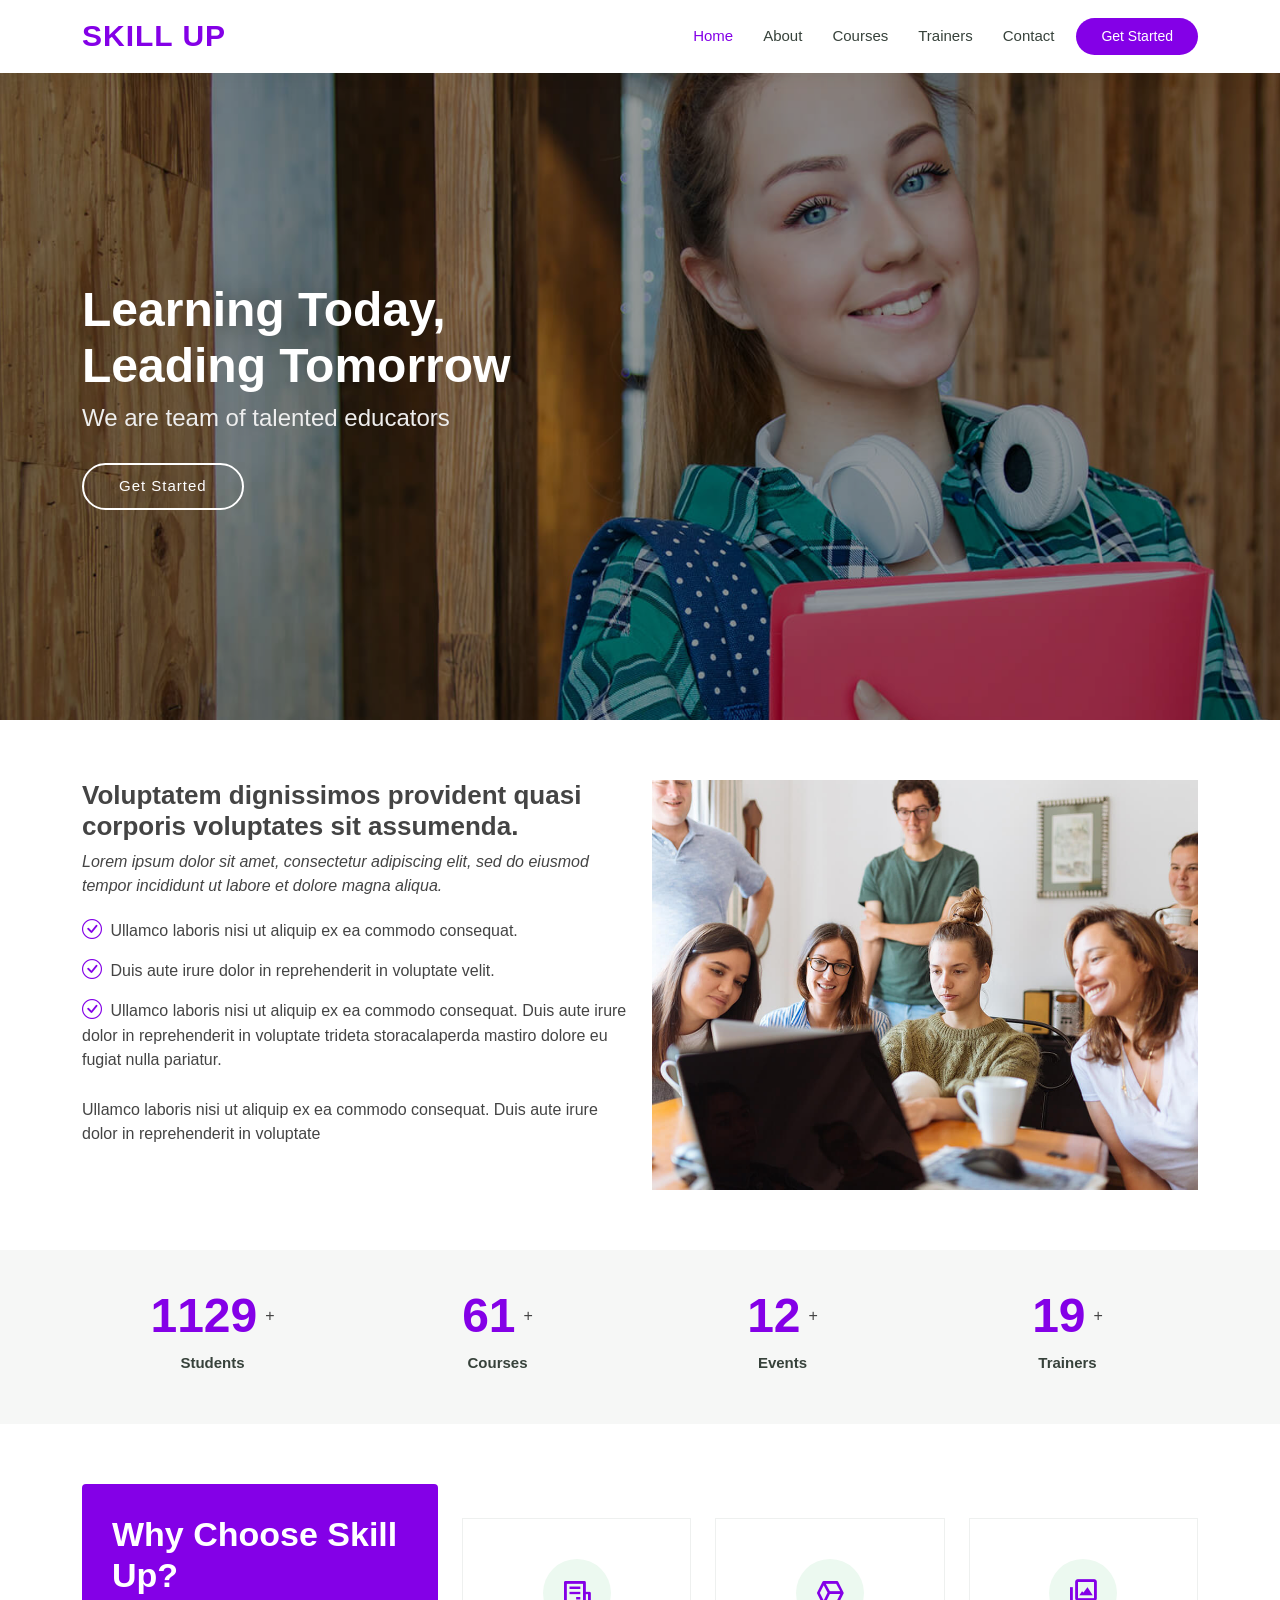
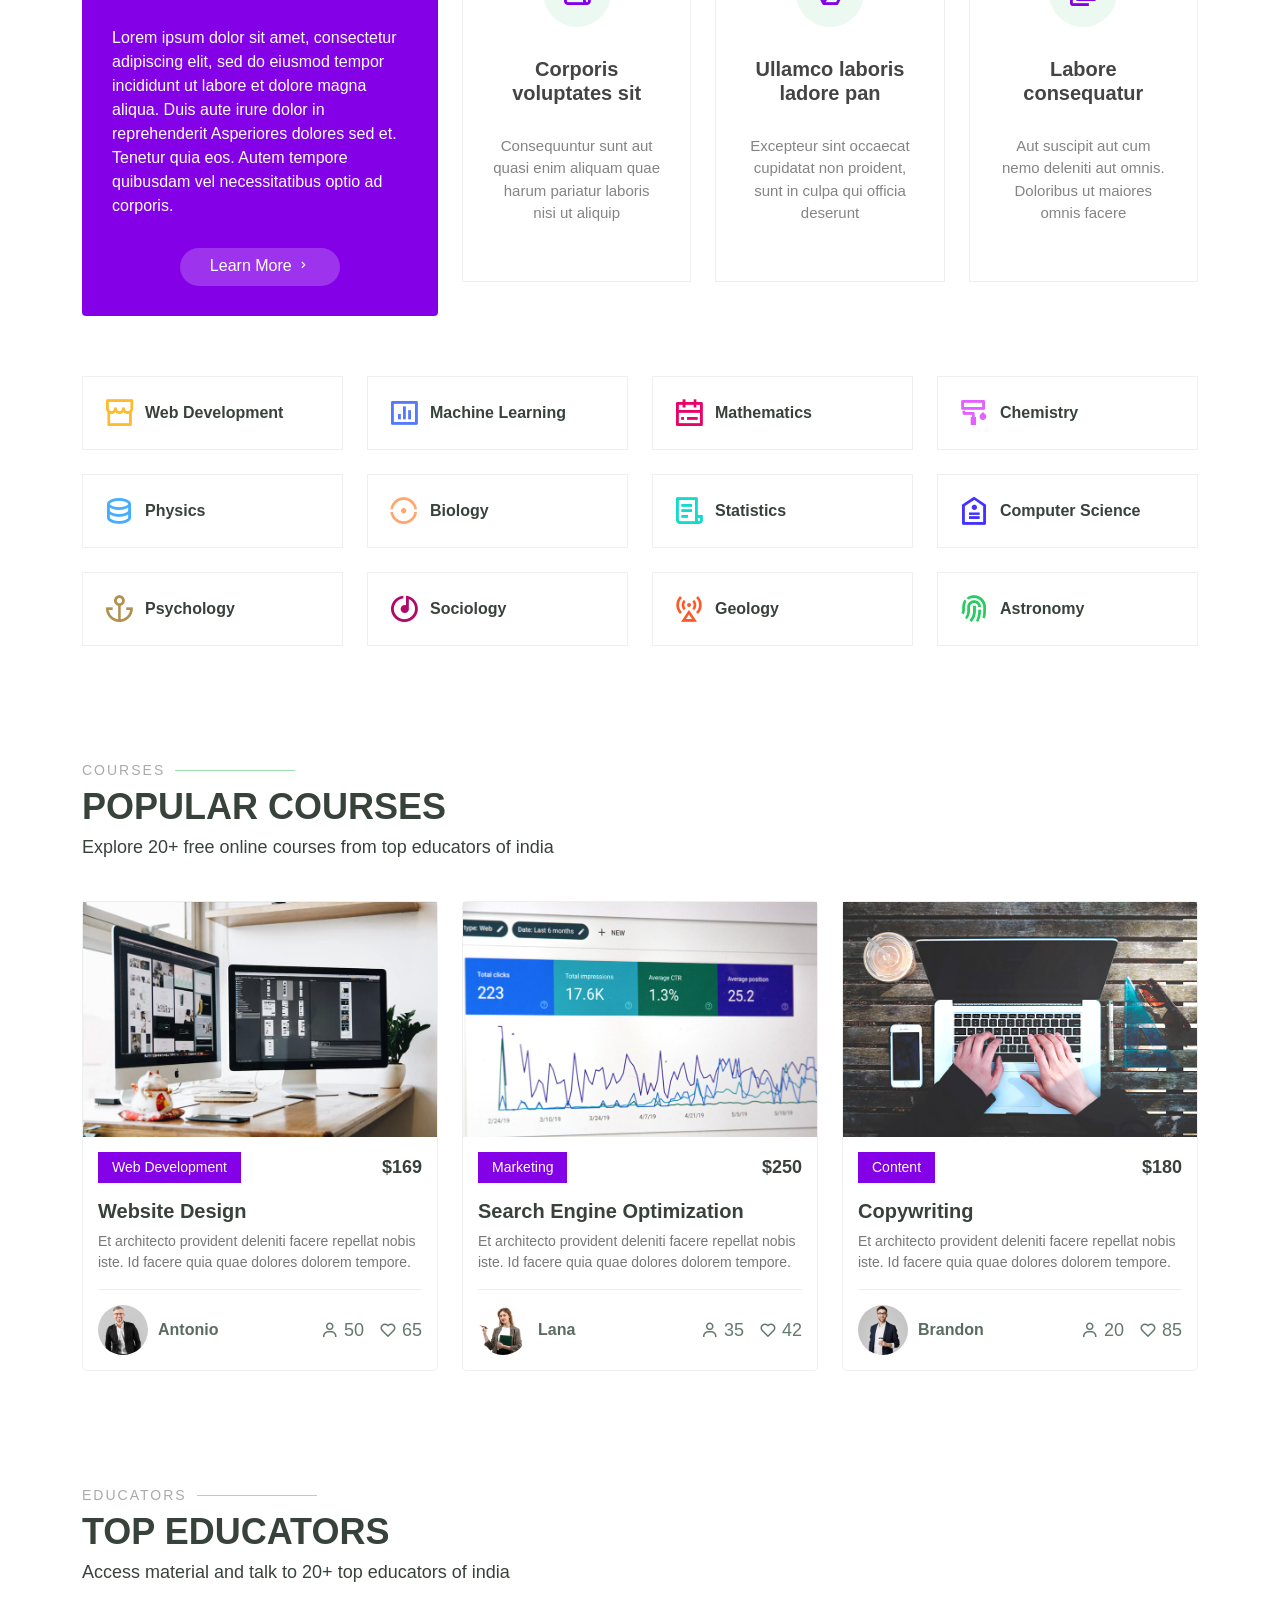
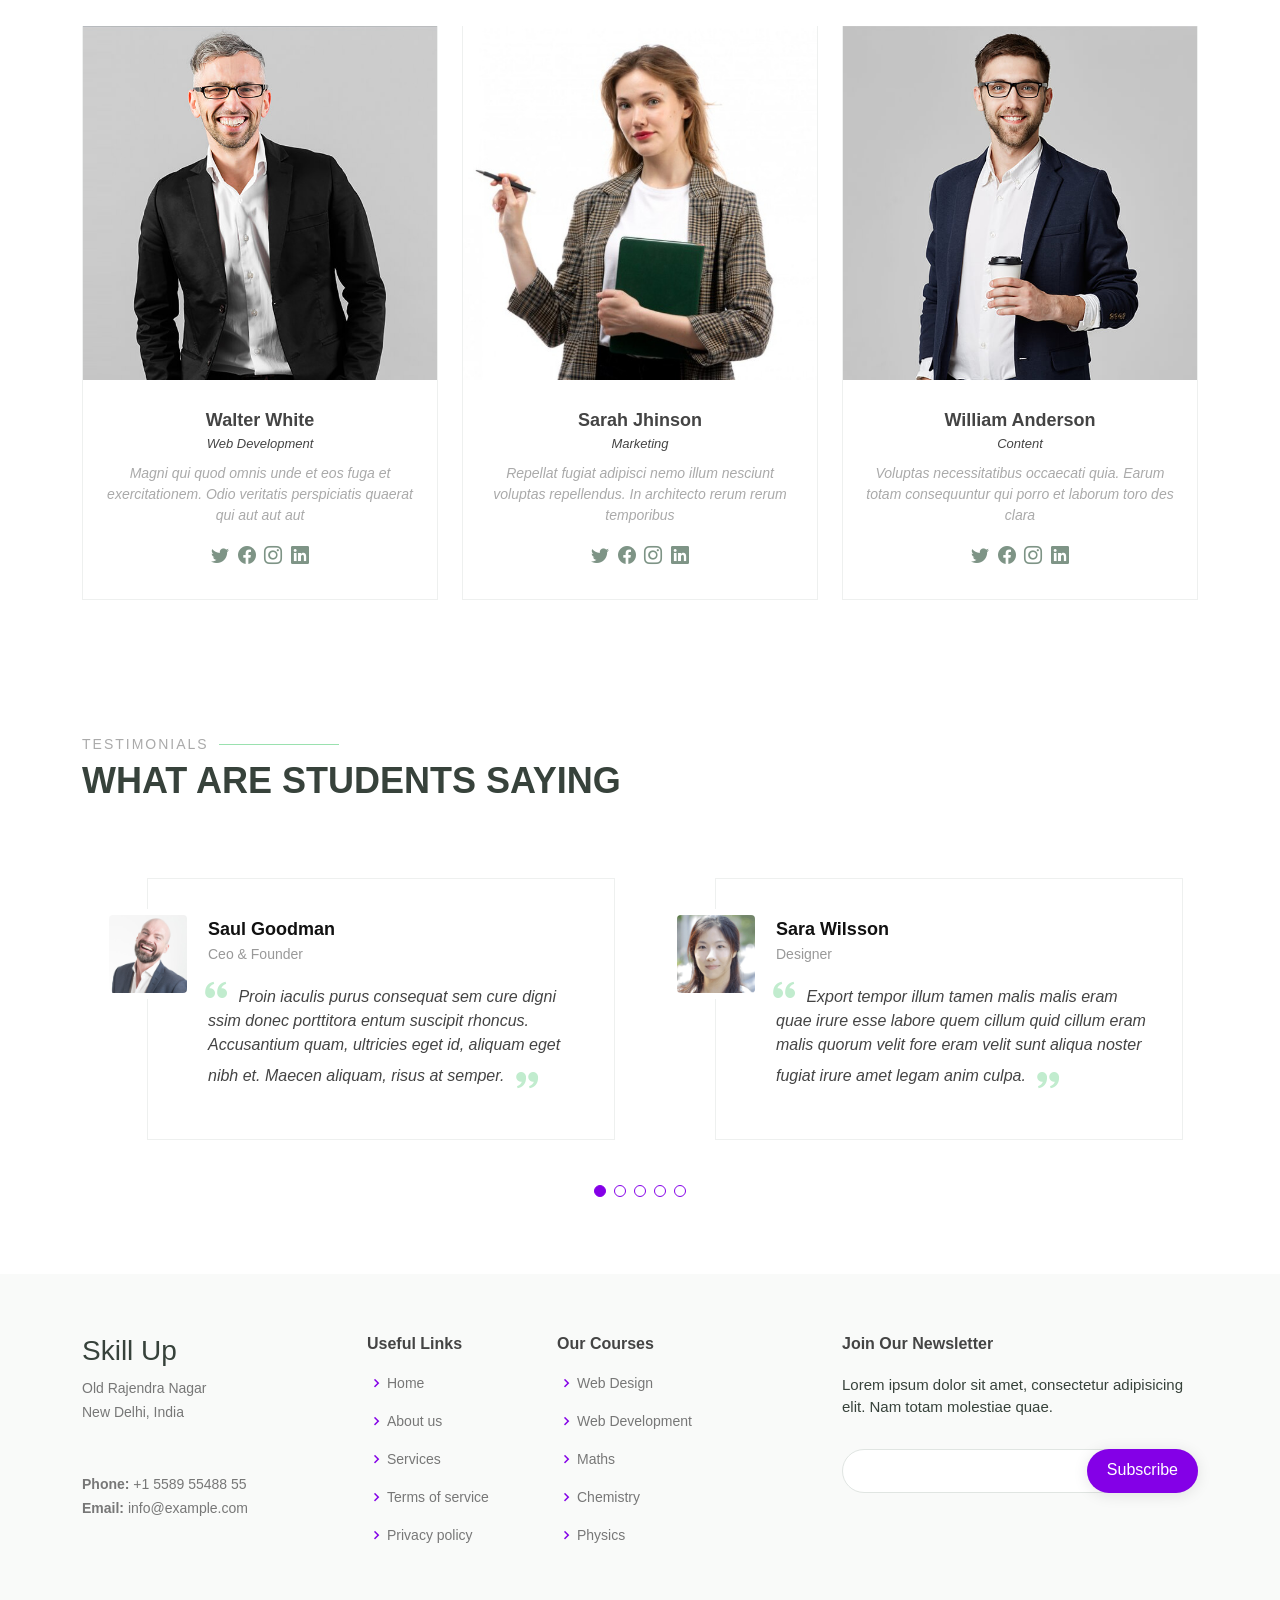
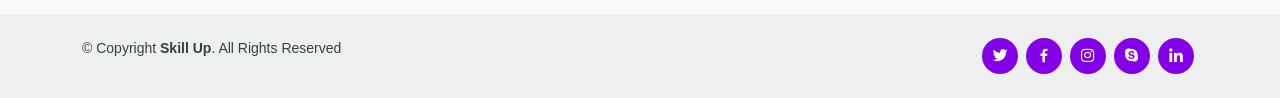
==== commit ffe6f2ca: "removed unnecessary comments" ====
--- a/index.html
+++ b/index.html
@@ -5,7 +5,7 @@
   <meta charset="utf-8">
   <meta content="width=device-width, initial-scale=1.0" name="viewport">
 
-  <title>Skill Up Bootstrap - Index</title>
+  <title>Skill Up - Home</title>
   <meta content="" name="description">
   <meta content="" name="keywords">
 
@@ -36,8 +36,7 @@
     <div class="container d-flex align-items-center">
 
       <h1 class="logo me-auto"><a href="index.html">Skill Up</a></h1>
-      <!-- Uncomment below if you prefer to use an image logo -->
-      <!-- <a href="index.html" class="logo me-auto"><img src="assets/img/logo.png" alt="" class="img-fluid"></a>-->
+      
 
       <nav id="navbar" class="navbar order-last order-lg-0">
         <ul>
--- a/assets/css/style.css
+++ b/assets/css/style.css
@@ -1592,4 +1592,11 @@
   height: 100%;
 
   aspect-ratio: 16 / 9;
+}
+
+@media (max-width: 500px) {
+  #header .logo {
+    font-size: 18px;
+  }
+
 }
